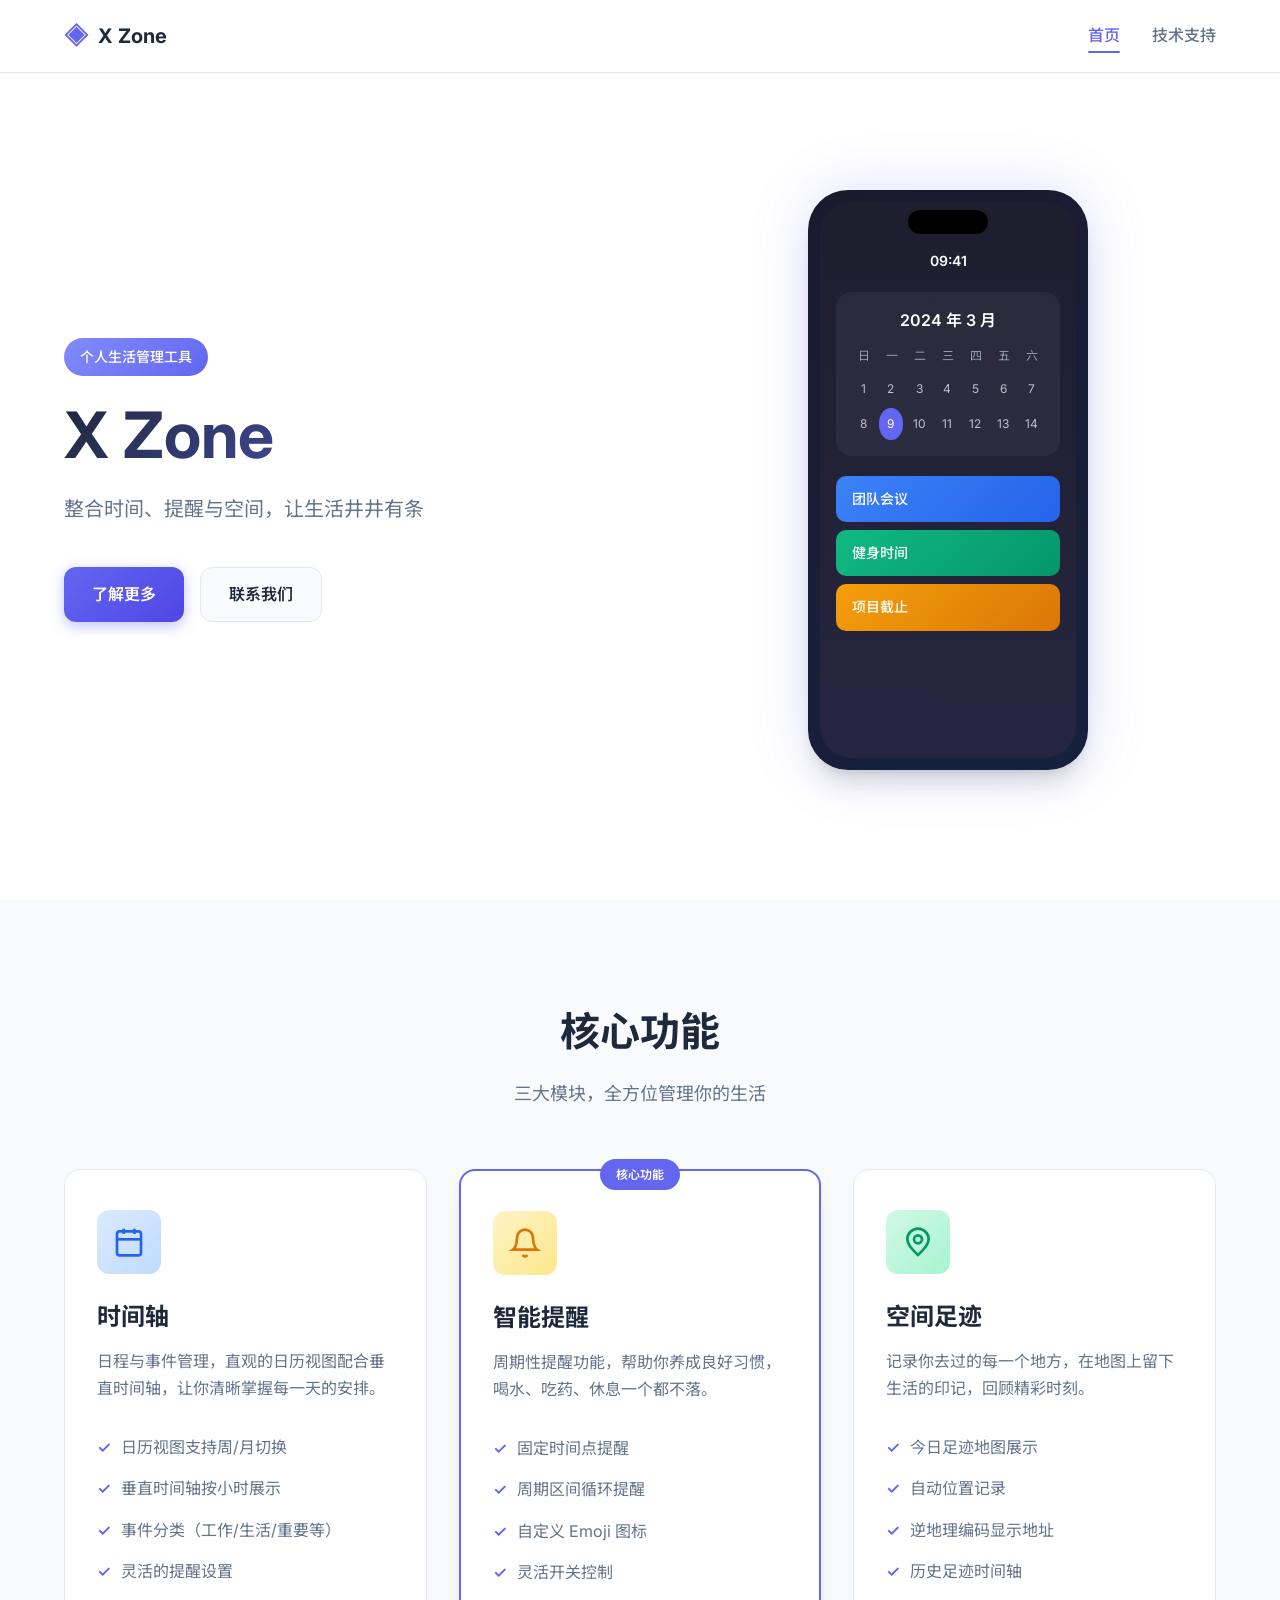
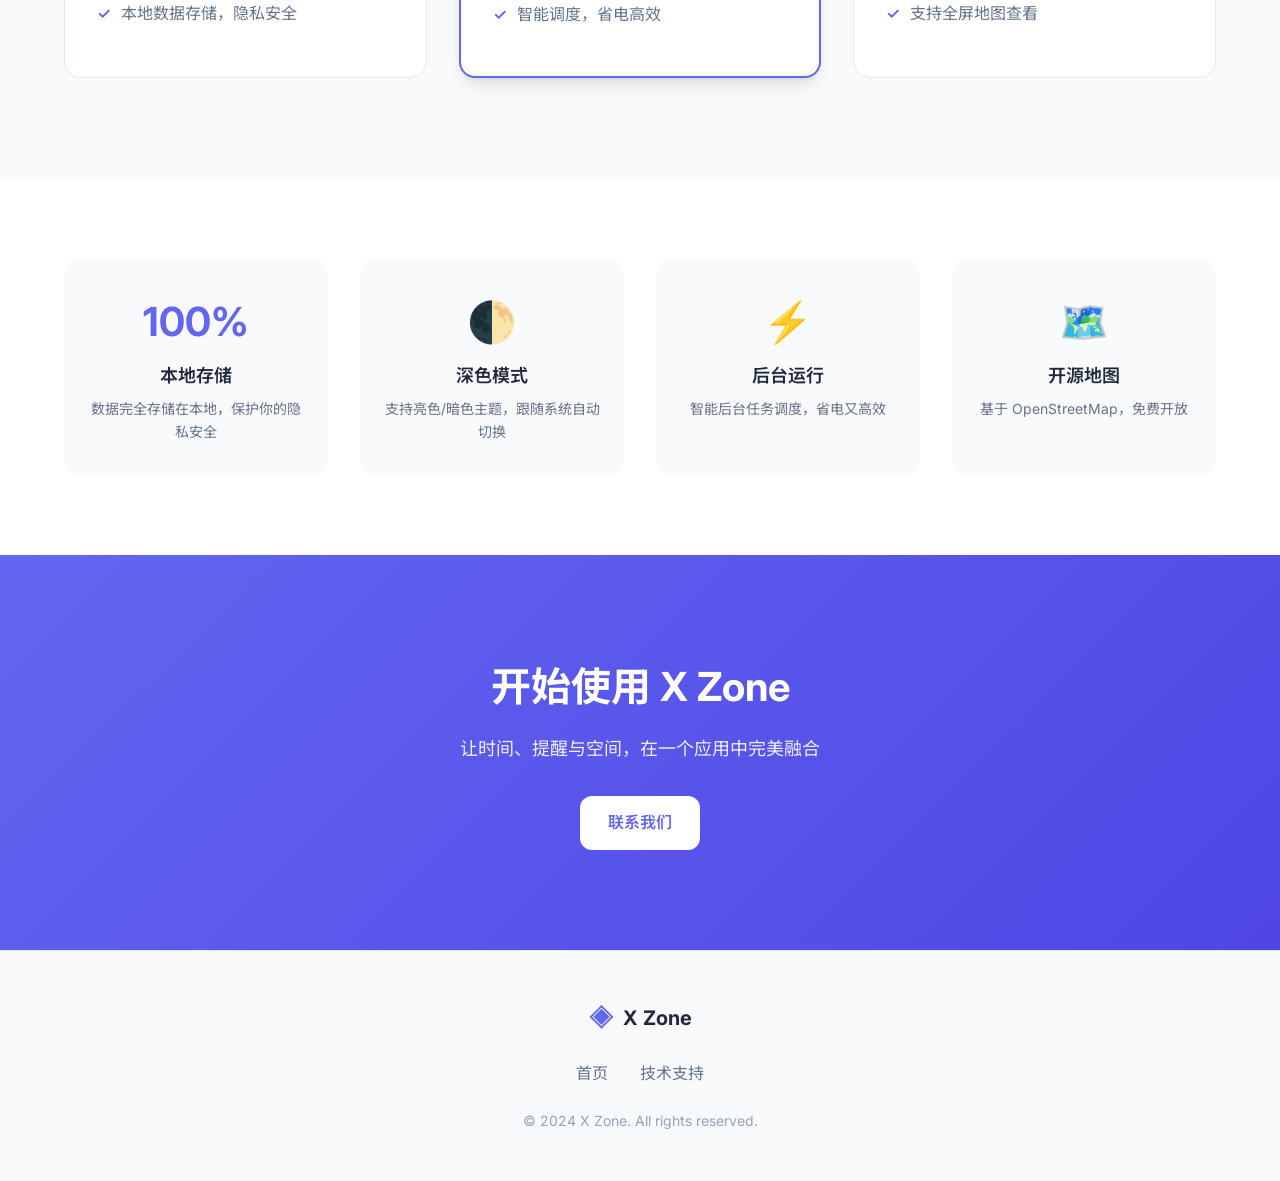
==== index.html @ de82c938 "feat: 初始化" ====
<!DOCTYPE html>
<html lang="zh-CN">
<head>
    <meta charset="UTF-8">
    <meta name="viewport" content="width=device-width, initial-scale=1.0">
    <title>X Zone - 个人生活管理工具</title>
    <link rel="stylesheet" href="styles.css">
    <link rel="preconnect" href="https://fonts.googleapis.com">
    <link rel="preconnect" href="https://fonts.gstatic.com" crossorigin>
    <link href="https://fonts.googleapis.com/css2?family=Inter:wght@300;400;500;600;700&family=Noto+Sans+SC:wght@300;400;500;600;700&display=swap" rel="stylesheet">
</head>
<body>
    <nav class="navbar">
        <div class="nav-container">
            <a href="index.html" class="logo">
                <span class="logo-icon">◈</span>
                <span class="logo-text">X Zone</span>
            </a>
            <div class="nav-links">
                <a href="index.html" class="nav-link active">首页</a>
                <a href="support.html" class="nav-link">技术支持</a>
            </div>
        </div>
    </nav>

    <header class="hero">
        <div class="hero-content">
            <div class="hero-badge">个人生活管理工具</div>
            <h1 class="hero-title">X Zone</h1>
            <p class="hero-subtitle">整合时间、提醒与空间，让生活井井有条</p>
            <div class="hero-buttons">
                <a href="#features" class="btn btn-primary">了解更多</a>
                <a href="support.html" class="btn btn-secondary">联系我们</a>
            </div>
        </div>
        <div class="hero-visual">
            <div class="phone-mockup">
                <div class="phone-screen">
                    <div class="mock-header">
                        <span>09:41</span>
                    </div>
                    <div class="mock-calendar">
                        <div class="mock-month">2024 年 3 月</div>
                        <div class="mock-days">
                            <span>日</span><span>一</span><span>二</span><span>三</span><span>四</span><span>五</span><span>六</span>
                        </div>
                        <div class="mock-dates">
                            <span>1</span><span>2</span><span>3</span><span>4</span><span>5</span><span>6</span><span>7</span>
                            <span>8</span><span class="active">9</span><span>10</span><span>11</span><span>12</span><span>13</span><span>14</span>
                        </div>
                    </div>
                    <div class="mock-timeline">
                        <div class="mock-event event-work">团队会议</div>
                        <div class="mock-event event-life">健身时间</div>
                        <div class="mock-event event-important">项目截止</div>
                    </div>
                </div>
            </div>
        </div>
    </header>

    <section id="features" class="features">
        <div class="container">
            <div class="section-header">
                <h2 class="section-title">核心功能</h2>
                <p class="section-subtitle">三大模块，全方位管理你的生活</p>
            </div>
            
            <div class="feature-grid">
                <div class="feature-card">
                    <div class="feature-icon timeline-icon">
                        <svg viewBox="0 0 24 24" fill="none" stroke="currentColor" stroke-width="2">
                            <rect x="3" y="4" width="18" height="18" rx="2" ry="2"/>
                            <line x1="16" y1="2" x2="16" y2="6"/>
                            <line x1="8" y1="2" x2="8" y2="6"/>
                            <line x1="3" y1="10" x2="21" y2="10"/>
                        </svg>
                    </div>
                    <h3 class="feature-title">时间轴</h3>
                    <p class="feature-desc">日程与事件管理，直观的日历视图配合垂直时间轴，让你清晰掌握每一天的安排。</p>
                    <ul class="feature-list">
                        <li>日历视图支持周/月切换</li>
                        <li>垂直时间轴按小时展示</li>
                        <li>事件分类（工作/生活/重要等）</li>
                        <li>灵活的提醒设置</li>
                        <li>本地数据存储，隐私安全</li>
                    </ul>
                </div>

                <div class="feature-card featured">
                    <div class="feature-badge">核心功能</div>
                    <div class="feature-icon reminder-icon">
                        <svg viewBox="0 0 24 24" fill="none" stroke="currentColor" stroke-width="2">
                            <path d="M18 8A6 6 0 0 0 6 8c0 7-3 9-3 9h18s-3-2-3-9"/>
                            <path d="M13.73 21a2 2 0 0 1-3.46 0"/>
                        </svg>
                    </div>
                    <h3 class="feature-title">智能提醒</h3>
                    <p class="feature-desc">周期性提醒功能，帮助你养成良好习惯，喝水、吃药、休息一个都不落。</p>
                    <ul class="feature-list">
                        <li>固定时间点提醒</li>
                        <li>周期区间循环提醒</li>
                        <li>自定义 Emoji 图标</li>
                        <li>灵活开关控制</li>
                        <li>智能调度，省电高效</li>
                    </ul>
                </div>

                <div class="feature-card">
                    <div class="feature-icon space-icon">
                        <svg viewBox="0 0 24 24" fill="none" stroke="currentColor" stroke-width="2">
                            <circle cx="12" cy="10" r="3"/>
                            <path d="M12 21.7C17.3 17 20 13 20 10a8 8 0 1 0-16 0c0 3 2.7 7 8 11.7z"/>
                        </svg>
                    </div>
                    <h3 class="feature-title">空间足迹</h3>
                    <p class="feature-desc">记录你去过的每一个地方，在地图上留下生活的印记，回顾精彩时刻。</p>
                    <ul class="feature-list">
                        <li>今日足迹地图展示</li>
                        <li>自动位置记录</li>
                        <li>逆地理编码显示地址</li>
                        <li>历史足迹时间轴</li>
                        <li>支持全屏地图查看</li>
                    </ul>
                </div>
            </div>
        </div>
    </section>

    <section class="highlights">
        <div class="container">
            <div class="highlight-grid">
                <div class="highlight-item">
                    <div class="highlight-number">100%</div>
                    <div class="highlight-label">本地存储</div>
                    <p class="highlight-desc">数据完全存储在本地，保护你的隐私安全</p>
                </div>
                <div class="highlight-item">
                    <div class="highlight-number">🌓</div>
                    <div class="highlight-label">深色模式</div>
                    <p class="highlight-desc">支持亮色/暗色主题，跟随系统自动切换</p>
                </div>
                <div class="highlight-item">
                    <div class="highlight-number">⚡</div>
                    <div class="highlight-label">后台运行</div>
                    <p class="highlight-desc">智能后台任务调度，省电又高效</p>
                </div>
                <div class="highlight-item">
                    <div class="highlight-number">🗺️</div>
                    <div class="highlight-label">开源地图</div>
                    <p class="highlight-desc">基于 OpenStreetMap，免费开放</p>
                </div>
            </div>
        </div>
    </section>

    <section class="cta">
        <div class="container">
            <div class="cta-content">
                <h2 class="cta-title">开始使用 X Zone</h2>
                <p class="cta-desc">让时间、提醒与空间，在一个应用中完美融合</p>
                <div class="cta-buttons">
                    <a href="support.html" class="btn btn-light">联系我们</a>
                </div>
            </div>
        </div>
    </section>

    <footer class="footer">
        <div class="container">
            <div class="footer-content">
                <div class="footer-brand">
                    <span class="logo-icon">◈</span>
                    <span class="logo-text">X Zone</span>
                </div>
                <div class="footer-links">
                    <a href="index.html">首页</a>
                    <a href="support.html">技术支持</a>
                </div>
                <div class="footer-copyright">
                    © 2024 X Zone. All rights reserved.
                </div>
            </div>
        </div>
    </footer>

    <script src="script.js"></script>
</body>
</html>
---- styles.css ----
/* ===== CSS Variables ===== */
:root {
    --primary: #6366f1;
    --primary-dark: #4f46e5;
    --primary-light: #818cf8;
    --secondary: #0ea5e9;
    --accent: #f59e0b;
    
    --text-primary: #1e293b;
    --text-secondary: #64748b;
    --text-muted: #94a3b8;
    
    --bg-primary: #ffffff;
    --bg-secondary: #f8fafc;
    --bg-tertiary: #f1f5f9;
    
    --border-color: #e2e8f0;
    --shadow-sm: 0 1px 2px rgba(0, 0, 0, 0.05);
    --shadow-md: 0 4px 6px -1px rgba(0, 0, 0, 0.1), 0 2px 4px -2px rgba(0, 0, 0, 0.1);
    --shadow-lg: 0 10px 15px -3px rgba(0, 0, 0, 0.1), 0 4px 6px -4px rgba(0, 0, 0, 0.1);
    --shadow-xl: 0 20px 25px -5px rgba(0, 0, 0, 0.1), 0 8px 10px -6px rgba(0, 0, 0, 0.1);
    
    --radius-sm: 6px;
    --radius-md: 12px;
    --radius-lg: 16px;
    --radius-xl: 24px;
    
    --transition: all 0.3s ease;
}

/* ===== Reset & Base ===== */
*, *::before, *::after {
    margin: 0;
    padding: 0;
    box-sizing: border-box;
}

html {
    scroll-behavior: smooth;
}

body {
    font-family: 'Inter', 'Noto Sans SC', -apple-system, BlinkMacSystemFont, sans-serif;
    color: var(--text-primary);
    background: var(--bg-primary);
    line-height: 1.6;
    -webkit-font-smoothing: antialiased;
}

.container {
    max-width: 1200px;
    margin: 0 auto;
    padding: 0 24px;
}

/* ===== Navigation ===== */
.navbar {
    position: fixed;
    top: 0;
    left: 0;
    right: 0;
    z-index: 1000;
    background: rgba(255, 255, 255, 0.8);
    backdrop-filter: blur(20px);
    border-bottom: 1px solid var(--border-color);
}

.nav-container {
    max-width: 1200px;
    margin: 0 auto;
    padding: 0 24px;
    height: 72px;
    display: flex;
    align-items: center;
    justify-content: space-between;
}

.logo {
    display: flex;
    align-items: center;
    gap: 10px;
    text-decoration: none;
    color: var(--text-primary);
    font-weight: 700;
    font-size: 1.25rem;
}

.logo-icon {
    font-size: 1.5rem;
    color: var(--primary);
}

.nav-links {
    display: flex;
    gap: 32px;
}

.nav-link {
    color: var(--text-secondary);
    text-decoration: none;
    font-weight: 500;
    transition: var(--transition);
    position: relative;
}

.nav-link:hover,
.nav-link.active {
    color: var(--primary);
}

.nav-link.active::after {
    content: '';
    position: absolute;
    bottom: -4px;
    left: 0;
    right: 0;
    height: 2px;
    background: var(--primary);
    border-radius: 2px;
}

/* ===== Hero Section ===== */
.hero {
    padding: 140px 24px 80px;
    min-height: 100vh;
    display: flex;
    align-items: center;
    justify-content: center;
    gap: 80px;
    max-width: 1200px;
    margin: 0 auto;
}

.hero-content {
    flex: 1;
    max-width: 540px;
}

.hero-badge {
    display: inline-block;
    padding: 8px 16px;
    background: linear-gradient(135deg, var(--primary-light) 0%, var(--primary) 100%);
    color: white;
    border-radius: 100px;
    font-size: 0.875rem;
    font-weight: 500;
    margin-bottom: 24px;
}

.hero-title {
    font-size: 4rem;
    font-weight: 700;
    line-height: 1.1;
    margin-bottom: 20px;
    background: linear-gradient(135deg, var(--text-primary) 0%, var(--primary) 100%);
    -webkit-background-clip: text;
    -webkit-text-fill-color: transparent;
    background-clip: text;
}

.hero-subtitle {
    font-size: 1.25rem;
    color: var(--text-secondary);
    margin-bottom: 40px;
    line-height: 1.8;
}

.hero-buttons {
    display: flex;
    gap: 16px;
}

.btn {
    display: inline-flex;
    align-items: center;
    justify-content: center;
    padding: 14px 28px;
    border-radius: var(--radius-md);
    font-weight: 600;
    text-decoration: none;
    transition: var(--transition);
    border: none;
    cursor: pointer;
    font-size: 1rem;
}

.btn-primary {
    background: linear-gradient(135deg, var(--primary) 0%, var(--primary-dark) 100%);
    color: white;
    box-shadow: 0 4px 14px rgba(99, 102, 241, 0.4);
}

.btn-primary:hover {
    transform: translateY(-2px);
    box-shadow: 0 6px 20px rgba(99, 102, 241, 0.5);
}

.btn-secondary {
    background: var(--bg-secondary);
    color: var(--text-primary);
    border: 1px solid var(--border-color);
}

.btn-secondary:hover {
    background: var(--bg-tertiary);
    border-color: var(--primary-light);
}

.btn-light {
    background: white;
    color: var(--primary);
    font-weight: 600;
}

.btn-light:hover {
    transform: translateY(-2px);
    box-shadow: var(--shadow-lg);
}

/* ===== Phone Mockup ===== */
.hero-visual {
    flex: 1;
    display: flex;
    justify-content: center;
}

.phone-mockup {
    width: 280px;
    height: 580px;
    background: linear-gradient(145deg, #1a1a2e 0%, #16213e 100%);
    border-radius: 40px;
    padding: 12px;
    box-shadow: var(--shadow-xl), 0 0 60px rgba(99, 102, 241, 0.2);
    position: relative;
}

.phone-mockup::before {
    content: '';
    position: absolute;
    top: 20px;
    left: 50%;
    transform: translateX(-50%);
    width: 80px;
    height: 24px;
    background: #000;
    border-radius: 12px;
}

.phone-screen {
    width: 100%;
    height: 100%;
    background: linear-gradient(180deg, #1e1e2e 0%, #252540 100%);
    border-radius: 32px;
    overflow: hidden;
    padding: 48px 16px 16px;
}

.mock-header {
    text-align: center;
    color: white;
    font-size: 0.875rem;
    font-weight: 600;
    margin-bottom: 20px;
}

.mock-calendar {
    background: rgba(255, 255, 255, 0.05);
    border-radius: 16px;
    padding: 16px;
    margin-bottom: 20px;
}

.mock-month {
    color: white;
    font-weight: 600;
    text-align: center;
    margin-bottom: 12px;
}

.mock-days {
    display: grid;
    grid-template-columns: repeat(7, 1fr);
    gap: 4px;
    margin-bottom: 8px;
}

.mock-days span {
    color: var(--text-muted);
    font-size: 0.75rem;
    text-align: center;
}

.mock-dates {
    display: grid;
    grid-template-columns: repeat(7, 1fr);
    gap: 4px;
}

.mock-dates span {
    color: rgba(255, 255, 255, 0.7);
    font-size: 0.75rem;
    text-align: center;
    padding: 6px;
    border-radius: 50%;
}

.mock-dates span.active {
    background: var(--primary);
    color: white;
}

.mock-timeline {
    display: flex;
    flex-direction: column;
    gap: 8px;
}

.mock-event {
    padding: 12px 16px;
    border-radius: 10px;
    color: white;
    font-size: 0.875rem;
    font-weight: 500;
}

.event-work {
    background: linear-gradient(135deg, #3b82f6 0%, #2563eb 100%);
}

.event-life {
    background: linear-gradient(135deg, #10b981 0%, #059669 100%);
}

.event-important {
    background: linear-gradient(135deg, #f59e0b 0%, #d97706 100%);
}

/* ===== Features Section ===== */
.features {
    padding: 100px 0;
    background: var(--bg-secondary);
}

.section-header {
    text-align: center;
    margin-bottom: 60px;
}

.section-title {
    font-size: 2.5rem;
    font-weight: 700;
    margin-bottom: 16px;
    color: var(--text-primary);
}

.section-subtitle {
    font-size: 1.125rem;
    color: var(--text-secondary);
}

.feature-grid {
    display: grid;
    grid-template-columns: repeat(3, 1fr);
    gap: 32px;
}

.feature-card {
    background: var(--bg-primary);
    border-radius: var(--radius-lg);
    padding: 40px 32px;
    border: 1px solid var(--border-color);
    transition: var(--transition);
    position: relative;
}

.feature-card:hover {
    transform: translateY(-8px);
    box-shadow: var(--shadow-xl);
    border-color: var(--primary-light);
}

.feature-card.featured {
    border: 2px solid var(--primary);
    box-shadow: var(--shadow-lg);
}

.feature-badge {
    position: absolute;
    top: -12px;
    left: 50%;
    transform: translateX(-50%);
    background: var(--primary);
    color: white;
    padding: 6px 16px;
    border-radius: 100px;
    font-size: 0.75rem;
    font-weight: 600;
}

.feature-icon {
    width: 64px;
    height: 64px;
    border-radius: var(--radius-md);
    display: flex;
    align-items: center;
    justify-content: center;
    margin-bottom: 24px;
}

.feature-icon svg {
    width: 32px;
    height: 32px;
}

.timeline-icon {
    background: linear-gradient(135deg, #dbeafe 0%, #bfdbfe 100%);
    color: #2563eb;
}

.reminder-icon {
    background: linear-gradient(135deg, #fef3c7 0%, #fde68a 100%);
    color: #d97706;
}

.space-icon {
    background: linear-gradient(135deg, #d1fae5 0%, #a7f3d0 100%);
    color: #059669;
}

.feature-title {
    font-size: 1.5rem;
    font-weight: 700;
    margin-bottom: 12px;
    color: var(--text-primary);
}

.feature-desc {
    color: var(--text-secondary);
    margin-bottom: 24px;
    line-height: 1.7;
}

.feature-list {
    list-style: none;
}

.feature-list li {
    padding: 8px 0;
    color: var(--text-secondary);
    position: relative;
    padding-left: 24px;
}

.feature-list li::before {
    content: '✓';
    position: absolute;
    left: 0;
    color: var(--primary);
    font-weight: 600;
}

/* ===== Highlights Section ===== */
.highlights {
    padding: 80px 0;
    background: var(--bg-primary);
}

.highlight-grid {
    display: grid;
    grid-template-columns: repeat(4, 1fr);
    gap: 32px;
}

.highlight-item {
    text-align: center;
    padding: 32px 24px;
    border-radius: var(--radius-lg);
    background: var(--bg-secondary);
    transition: var(--transition);
}

.highlight-item:hover {
    transform: translateY(-4px);
    box-shadow: var(--shadow-md);
}

.highlight-number {
    font-size: 2.5rem;
    font-weight: 700;
    color: var(--primary);
    margin-bottom: 8px;
}

.highlight-label {
    font-size: 1.125rem;
    font-weight: 600;
    color: var(--text-primary);
    margin-bottom: 8px;
}

.highlight-desc {
    font-size: 0.875rem;
    color: var(--text-secondary);
}

/* ===== CTA Section ===== */
.cta {
    padding: 100px 0;
    background: linear-gradient(135deg, var(--primary) 0%, var(--primary-dark) 100%);
}

.cta-content {
    text-align: center;
    max-width: 600px;
    margin: 0 auto;
}

.cta-title {
    font-size: 2.5rem;
    font-weight: 700;
    color: white;
    margin-bottom: 16px;
}

.cta-desc {
    font-size: 1.125rem;
    color: rgba(255, 255, 255, 0.9);
    margin-bottom: 32px;
}

.cta-buttons {
    display: flex;
    gap: 16px;
    justify-content: center;
}

/* ===== Footer ===== */
.footer {
    padding: 48px 0;
    background: var(--bg-secondary);
    border-top: 1px solid var(--border-color);
}

.footer-content {
    display: flex;
    flex-direction: column;
    align-items: center;
    gap: 24px;
}

.footer-brand {
    display: flex;
    align-items: center;
    gap: 10px;
    font-weight: 700;
    font-size: 1.25rem;
}

.footer-links {
    display: flex;
    gap: 32px;
}

.footer-links a {
    color: var(--text-secondary);
    text-decoration: none;
    transition: var(--transition);
}

.footer-links a:hover {
    color: var(--primary);
}

.footer-copyright {
    color: var(--text-muted);
    font-size: 0.875rem;
}

/* ===== Support Page ===== */
.support-hero {
    padding: 140px 24px 60px;
    background: linear-gradient(135deg, var(--bg-secondary) 0%, var(--bg-tertiary) 100%);
    text-align: center;
}

.support-title {
    font-size: 3rem;
    font-weight: 700;
    margin-bottom: 16px;
    color: var(--text-primary);
}

.support-subtitle {
    font-size: 1.25rem;
    color: var(--text-secondary);
}

.support-content {
    padding: 60px 0 100px;
}

.support-grid {
    display: grid;
    grid-template-columns: 1fr 400px;
    gap: 48px;
}

.support-main {
    display: flex;
    flex-direction: column;
    gap: 32px;
}

.support-card {
    background: var(--bg-primary);
    border-radius: var(--radius-lg);
    padding: 40px;
    border: 1px solid var(--border-color);
    box-shadow: var(--shadow-sm);
}

.support-card-icon {
    width: 64px;
    height: 64px;
    background: linear-gradient(135deg, var(--primary-light) 0%, var(--primary) 100%);
    border-radius: var(--radius-md);
    display: flex;
    align-items: center;
    justify-content: center;
    margin-bottom: 24px;
}

.support-card-icon svg {
    width: 32px;
    height: 32px;
    color: white;
}

.support-card-title {
    font-size: 1.5rem;
    font-weight: 700;
    margin-bottom: 16px;
    color: var(--text-primary);
}

.support-card-desc {
    color: var(--text-secondary);
    line-height: 1.8;
    margin-bottom: 24px;
}

.email-link {
    display: flex;
    align-items: center;
    gap: 12px;
    padding: 20px 24px;
    background: var(--bg-secondary);
    border-radius: var(--radius-md);
    text-decoration: none;
    margin-bottom: 20px;
    transition: var(--transition);
    border: 1px solid var(--border-color);
}

.email-link:hover {
    border-color: var(--primary);
    background: var(--bg-tertiary);
}

.email-icon {
    font-size: 1.5rem;
}

.email-address {
    font-size: 1.125rem;
    font-weight: 600;
    color: var(--primary);
}

.copy-email {
    width: 100%;
}

.support-checklist {
    list-style: none;
}

.support-checklist li {
    display: flex;
    gap: 16px;
    padding: 16px 0;
    border-bottom: 1px solid var(--border-color);
}

.support-checklist li:last-child {
    border-bottom: none;
}

.check-icon {
    width: 24px;
    height: 24px;
    background: var(--primary);
    color: white;
    border-radius: 50%;
    display: flex;
    align-items: center;
    justify-content: center;
    font-size: 0.75rem;
    font-weight: 600;
    flex-shrink: 0;
}

.check-content strong {
    display: block;
    margin-bottom: 4px;
    color: var(--text-primary);
}

.check-content p {
    color: var(--text-secondary);
    font-size: 0.875rem;
}

/* ===== FAQ Section ===== */
.support-sidebar {
    display: flex;
    flex-direction: column;
    gap: 24px;
}

.faq-card {
    background: var(--bg-primary);
    border-radius: var(--radius-lg);
    padding: 32px;
    border: 1px solid var(--border-color);
    box-shadow: var(--shadow-sm);
}

.faq-title {
    font-size: 1.25rem;
    font-weight: 700;
    margin-bottom: 24px;
    color: var(--text-primary);
}

.faq-item {
    border-bottom: 1px solid var(--border-color);
}

.faq-item:last-child {
    border-bottom: none;
}

.faq-question {
    width: 100%;
    padding: 16px 0;
    background: none;
    border: none;
    display: flex;
    justify-content: space-between;
    align-items: center;
    cursor: pointer;
    text-align: left;
    font-size: 0.9375rem;
    font-weight: 500;
    color: var(--text-primary);
    transition: var(--transition);
}

.faq-question:hover {
    color: var(--primary);
}

.faq-arrow {
    font-size: 1.25rem;
    color: var(--text-muted);
    transition: var(--transition);
}

.faq-item.active .faq-arrow {
    transform: rotate(90deg);
    color: var(--primary);
}

.faq-answer {
    display: none;
    padding-bottom: 16px;
    color: var(--text-secondary);
    font-size: 0.875rem;
    line-height: 1.7;
}

.faq-item.active .faq-answer {
    display: block;
}

.faq-answer ul {
    margin-top: 8px;
    padding-left: 20px;
}

.faq-answer li {
    margin-bottom: 4px;
}

.response-time-card {
    background: linear-gradient(135deg, var(--primary) 0%, var(--primary-dark) 100%);
    border-radius: var(--radius-lg);
    padding: 32px;
    text-align: center;
    color: white;
}

.response-icon {
    font-size: 2.5rem;
    margin-bottom: 16px;
}

.response-time-card h4 {
    font-size: 1.125rem;
    margin-bottom: 8px;
}

.response-time-card p {
    font-size: 0.875rem;
    opacity: 0.9;
}

.response-time-card strong {
    font-weight: 700;
}

/* ===== Responsive Design ===== */
@media (max-width: 1024px) {
    .hero {
        flex-direction: column;
        text-align: center;
        padding-top: 120px;
        gap: 60px;
    }
    
    .hero-buttons {
        justify-content: center;
    }
    
    .feature-grid {
        grid-template-columns: 1fr;
        max-width: 500px;
        margin: 0 auto;
    }
    
    .highlight-grid {
        grid-template-columns: repeat(2, 1fr);
    }
    
    .support-grid {
        grid-template-columns: 1fr;
    }
    
    .support-sidebar {
        order: -1;
    }
}

@media (max-width: 768px) {
    .hero-title {
        font-size: 2.5rem;
    }
    
    .section-title {
        font-size: 2rem;
    }
    
    .phone-mockup {
        width: 240px;
        height: 500px;
    }
    
    .highlight-grid {
        grid-template-columns: 1fr;
    }
    
    .cta-title {
        font-size: 2rem;
    }
    
    .support-title {
        font-size: 2rem;
    }
    
    .support-card {
        padding: 24px;
    }
    
    .faq-card {
        padding: 24px;
    }
}

@media (max-width: 480px) {
    .nav-links {
        gap: 16px;
    }
    
    .hero-buttons {
        flex-direction: column;
    }
    
    .btn {
        width: 100%;
    }
}

/* ===== Animations ===== */
@keyframes fadeInUp {
    from {
        opacity: 0;
        transform: translateY(30px);
    }
    to {
        opacity: 1;
        transform: translateY(0);
    }
}

.hero-content,
.hero-visual,
.feature-card,
.highlight-item {
    animation: fadeInUp 0.6s ease-out forwards;
}

.feature-card:nth-child(1) { animation-delay: 0.1s; }
.feature-card:nth-child(2) { animation-delay: 0.2s; }
.feature-card:nth-child(3) { animation-delay: 0.3s; }

.highlight-item:nth-child(1) { animation-delay: 0.1s; }
.highlight-item:nth-child(2) { animation-delay: 0.15s; }
.highlight-item:nth-child(3) { animation-delay: 0.2s; }
.highlight-item:nth-child(4) { animation-delay: 0.25s; }

/* ===== Toast Notification ===== */
.toast {
    position: fixed;
    bottom: 24px;
    left: 50%;
    transform: translateX(-50%) translateY(100px);
    background: var(--text-primary);
    color: white;
    padding: 16px 24px;
    border-radius: var(--radius-md);
    font-weight: 500;
    box-shadow: var(--shadow-xl);
    opacity: 0;
    transition: all 0.3s ease;
    z-index: 9999;
}

.toast.show {
    opacity: 1;
    transform: translateX(-50%) translateY(0);
}
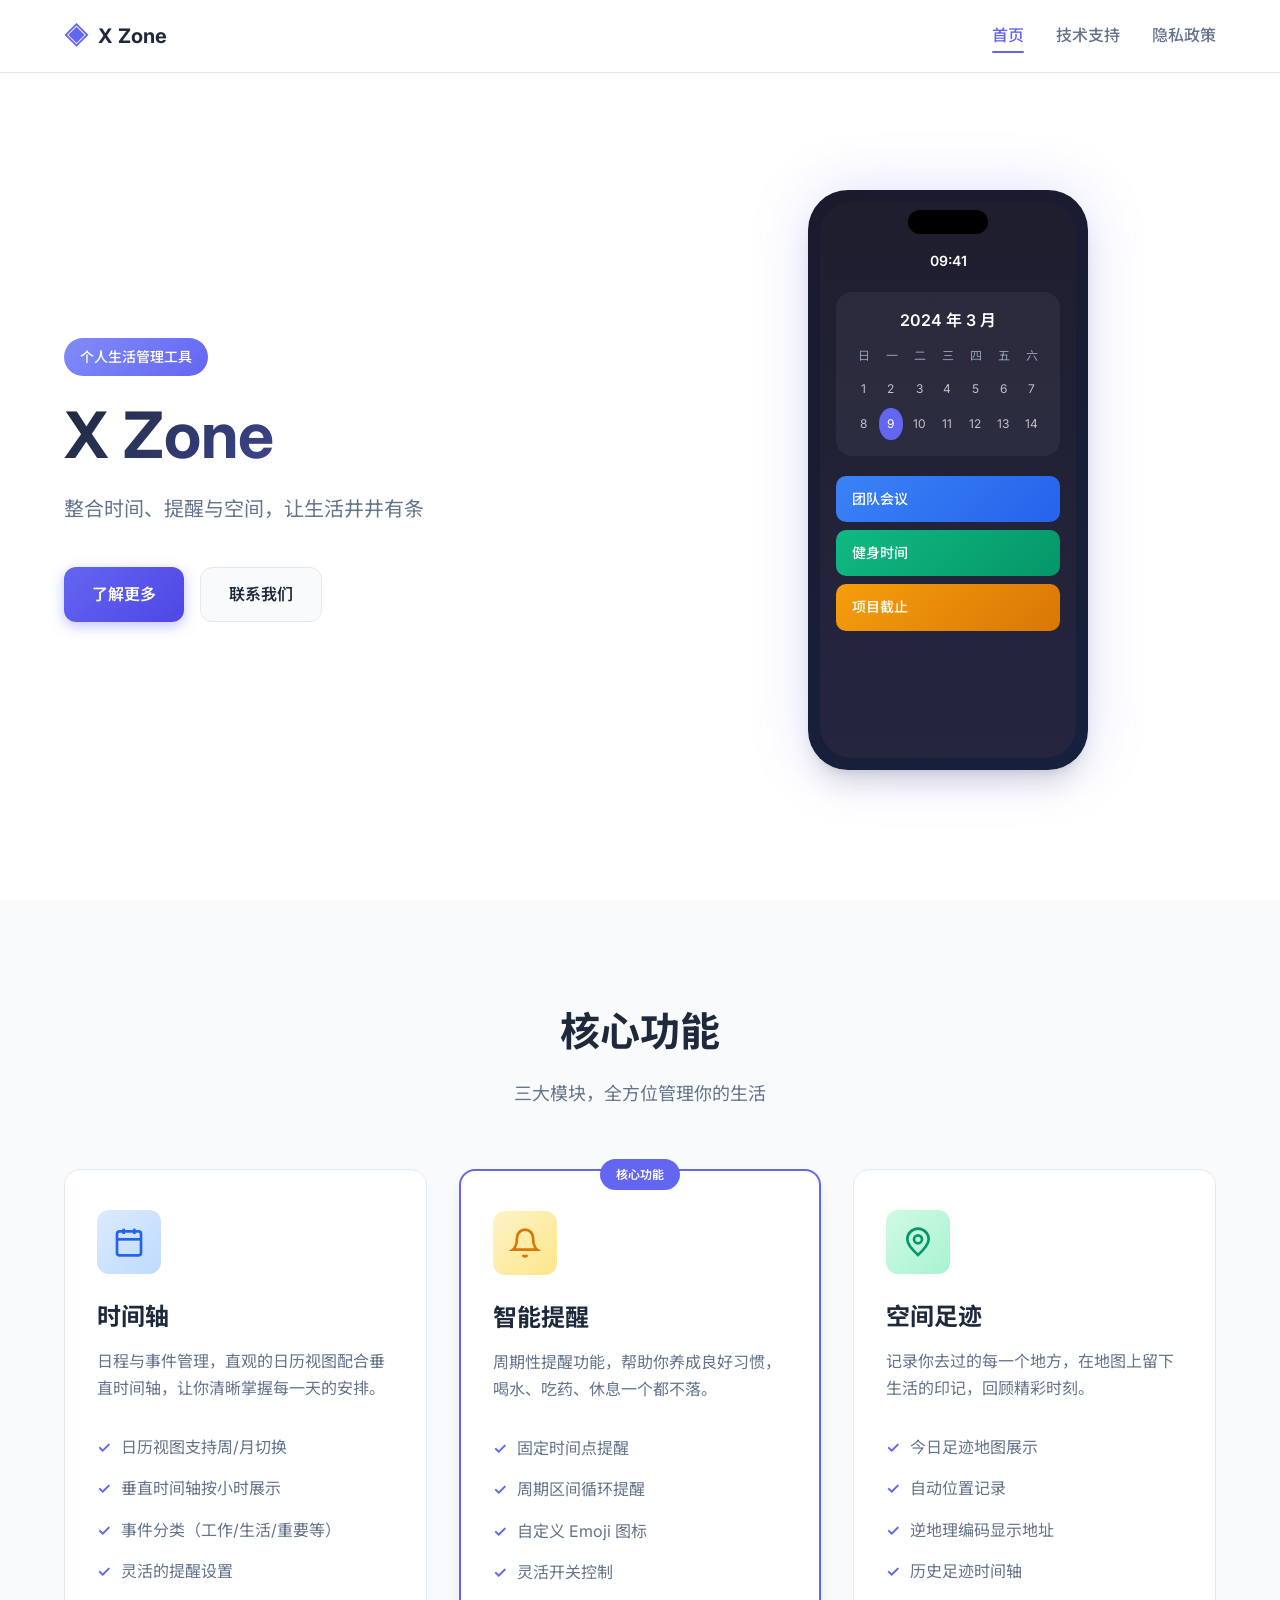
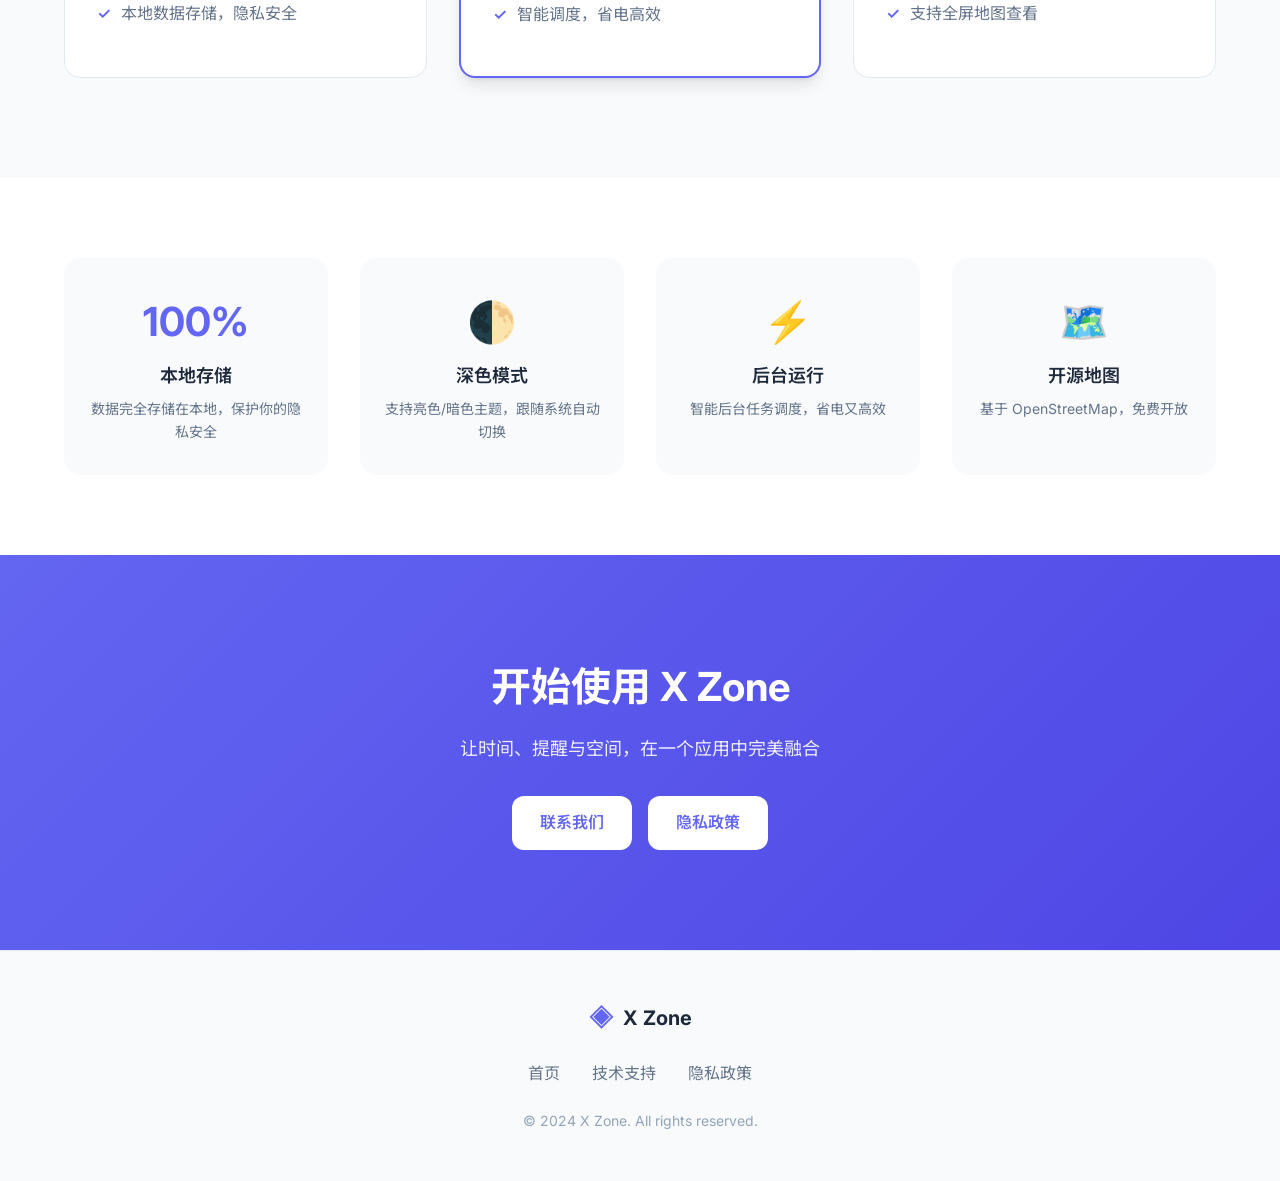
==== commit 2e305fb2: "feat: 增加隐私政策页面" ====
--- a/index.html
+++ b/index.html
@@ -19,6 +19,7 @@
             <div class="nav-links">
                 <a href="index.html" class="nav-link active">首页</a>
                 <a href="support.html" class="nav-link">技术支持</a>
+                <a href="privacy.html" class="nav-link">隐私政策</a>
             </div>
         </div>
     </nav>
@@ -161,6 +162,7 @@
                 <p class="cta-desc">让时间、提醒与空间，在一个应用中完美融合</p>
                 <div class="cta-buttons">
                     <a href="support.html" class="btn btn-light">联系我们</a>
+                    <a href="privacy.html" class="btn btn-light">隐私政策</a>
                 </div>
             </div>
         </div>
@@ -176,6 +178,7 @@
                 <div class="footer-links">
                     <a href="index.html">首页</a>
                     <a href="support.html">技术支持</a>
+                    <a href="privacy.html">隐私政策</a>
                 </div>
                 <div class="footer-copyright">
                     © 2024 X Zone. All rights reserved.
--- a/styles.css
+++ b/styles.css
@@ -830,6 +830,306 @@
     font-weight: 700;
 }
 
+/* ===== Privacy Page ===== */
+.privacy-hero {
+    padding: 140px 24px 60px;
+    background: linear-gradient(135deg, var(--bg-secondary) 0%, var(--bg-tertiary) 100%);
+    text-align: center;
+}
+
+.privacy-title {
+    font-size: 3rem;
+    font-weight: 700;
+    margin-bottom: 16px;
+    color: var(--text-primary);
+}
+
+.privacy-subtitle {
+    font-size: 1rem;
+    color: var(--text-secondary);
+}
+
+.privacy-content {
+    padding: 60px 0 100px;
+}
+
+.privacy-wrapper {
+    display: grid;
+    grid-template-columns: 220px 1fr;
+    gap: 60px;
+}
+
+.privacy-nav {
+    position: sticky;
+    top: 100px;
+    height: fit-content;
+}
+
+.privacy-nav h3 {
+    font-size: 0.875rem;
+    font-weight: 600;
+    color: var(--text-muted);
+    text-transform: uppercase;
+    letter-spacing: 0.05em;
+    margin-bottom: 16px;
+}
+
+.privacy-nav ul {
+    list-style: none;
+}
+
+.privacy-nav li {
+    margin-bottom: 8px;
+}
+
+.privacy-nav a {
+    color: var(--text-secondary);
+    text-decoration: none;
+    font-size: 0.9375rem;
+    transition: var(--transition);
+    display: block;
+    padding: 8px 0;
+    border-left: 2px solid transparent;
+    padding-left: 16px;
+    margin-left: -16px;
+}
+
+.privacy-nav a:hover {
+    color: var(--primary);
+    border-left-color: var(--primary);
+}
+
+.privacy-main {
+    max-width: 800px;
+}
+
+.privacy-section {
+    margin-bottom: 48px;
+    scroll-margin-top: 100px;
+}
+
+.privacy-section h2 {
+    font-size: 1.75rem;
+    font-weight: 700;
+    color: var(--text-primary);
+    margin-bottom: 20px;
+    padding-bottom: 12px;
+    border-bottom: 2px solid var(--border-color);
+}
+
+.privacy-section h3 {
+    font-size: 1.125rem;
+    font-weight: 600;
+    color: var(--text-primary);
+    margin: 24px 0 12px;
+}
+
+.privacy-section p {
+    color: var(--text-secondary);
+    line-height: 1.8;
+    margin-bottom: 16px;
+}
+
+.privacy-section ul {
+    color: var(--text-secondary);
+    line-height: 1.8;
+    margin-bottom: 16px;
+    padding-left: 24px;
+}
+
+.privacy-section li {
+    margin-bottom: 8px;
+}
+
+.highlight-box {
+    display: flex;
+    gap: 20px;
+    padding: 24px;
+    background: linear-gradient(135deg, rgba(99, 102, 241, 0.1) 0%, rgba(99, 102, 241, 0.05) 100%);
+    border-radius: var(--radius-md);
+    border: 1px solid rgba(99, 102, 241, 0.2);
+    margin: 24px 0;
+}
+
+.highlight-box .highlight-icon {
+    font-size: 2rem;
+    flex-shrink: 0;
+}
+
+.highlight-box .highlight-text strong {
+    display: block;
+    color: var(--text-primary);
+    font-size: 1.125rem;
+    margin-bottom: 8px;
+}
+
+.highlight-box .highlight-text p {
+    margin: 0;
+}
+
+.usage-grid {
+    display: grid;
+    grid-template-columns: repeat(2, 1fr);
+    gap: 20px;
+    margin: 24px 0;
+}
+
+.usage-item {
+    display: flex;
+    gap: 16px;
+    padding: 20px;
+    background: var(--bg-secondary);
+    border-radius: var(--radius-md);
+    border: 1px solid var(--border-color);
+}
+
+.usage-icon {
+    font-size: 1.5rem;
+    flex-shrink: 0;
+}
+
+.usage-item strong {
+    display: block;
+    color: var(--text-primary);
+    margin-bottom: 4px;
+}
+
+.usage-item p {
+    margin: 0;
+    font-size: 0.875rem;
+}
+
+.storage-table {
+    width: 100%;
+    border-collapse: collapse;
+    margin: 24px 0;
+    font-size: 0.9375rem;
+}
+
+.storage-table th,
+.storage-table td {
+    padding: 16px;
+    text-align: left;
+    border-bottom: 1px solid var(--border-color);
+}
+
+.storage-table th {
+    background: var(--bg-secondary);
+    font-weight: 600;
+    color: var(--text-primary);
+}
+
+.storage-table td {
+    color: var(--text-secondary);
+}
+
+.info-box {
+    padding: 20px;
+    background: #fef3c7;
+    border-radius: var(--radius-md);
+    border: 1px solid #fcd34d;
+    color: #92400e;
+    margin: 24px 0;
+}
+
+.info-box strong {
+    color: #78350f;
+}
+
+.check-list {
+    list-style: none;
+    padding-left: 0 !important;
+}
+
+.check-list li {
+    display: flex;
+    align-items: flex-start;
+    gap: 12px;
+}
+
+.check-list .check {
+    color: #10b981;
+    font-weight: 600;
+    flex-shrink: 0;
+}
+
+.permission-card {
+    padding: 24px;
+    background: var(--bg-primary);
+    border-radius: var(--radius-md);
+    border: 1px solid var(--border-color);
+    margin: 16px 0;
+}
+
+.permission-header {
+    display: flex;
+    align-items: center;
+    gap: 12px;
+    margin-bottom: 16px;
+}
+
+.permission-icon {
+    font-size: 1.5rem;
+}
+
+.permission-header h4 {
+    font-size: 1.125rem;
+    font-weight: 600;
+    color: var(--text-primary);
+    margin: 0;
+    flex: 1;
+}
+
+.permission-badge {
+    padding: 4px 12px;
+    border-radius: 100px;
+    font-size: 0.75rem;
+    font-weight: 600;
+}
+
+.permission-badge.optional {
+    background: #dbeafe;
+    color: #1d4ed8;
+}
+
+.permission-badge.required {
+    background: #fee2e2;
+    color: #b91c1c;
+}
+
+.permission-card p {
+    margin: 8px 0;
+    font-size: 0.9375rem;
+}
+
+.contact-email {
+    display: inline-flex;
+    align-items: center;
+    gap: 12px;
+    padding: 16px 24px;
+    background: var(--primary);
+    color: white;
+    text-decoration: none;
+    border-radius: var(--radius-md);
+    font-weight: 600;
+    transition: var(--transition);
+    margin: 16px 0;
+}
+
+.contact-email:hover {
+    background: var(--primary-dark);
+    transform: translateY(-2px);
+}
+
+.contact-icon {
+    font-size: 1.25rem;
+}
+
+.response-note {
+    font-size: 0.875rem;
+    color: var(--text-muted);
+}
+
 /* ===== Responsive Design ===== */
 @media (max-width: 1024px) {
     .hero {
@@ -859,6 +1159,52 @@
     
     .support-sidebar {
         order: -1;
+    }
+    
+    .privacy-wrapper {
+        grid-template-columns: 1fr;
+    }
+    
+    .privacy-nav {
+        position: static;
+        display: flex;
+        flex-wrap: wrap;
+        gap: 8px;
+        padding-bottom: 24px;
+        border-bottom: 1px solid var(--border-color);
+        margin-bottom: 24px;
+    }
+    
+    .privacy-nav h3 {
+        width: 100%;
+        margin-bottom: 8px;
+    }
+    
+    .privacy-nav ul {
+        display: flex;
+        flex-wrap: wrap;
+        gap: 8px;
+    }
+    
+    .privacy-nav li {
+        margin: 0;
+    }
+    
+    .privacy-nav a {
+        padding: 8px 16px;
+        border: 1px solid var(--border-color);
+        border-radius: var(--radius-sm);
+        margin-left: 0;
+        border-left: 1px solid var(--border-color);
+    }
+    
+    .privacy-nav a:hover {
+        border-color: var(--primary);
+        background: rgba(99, 102, 241, 0.05);
+    }
+    
+    .usage-grid {
+        grid-template-columns: 1fr;
     }
 }
 
